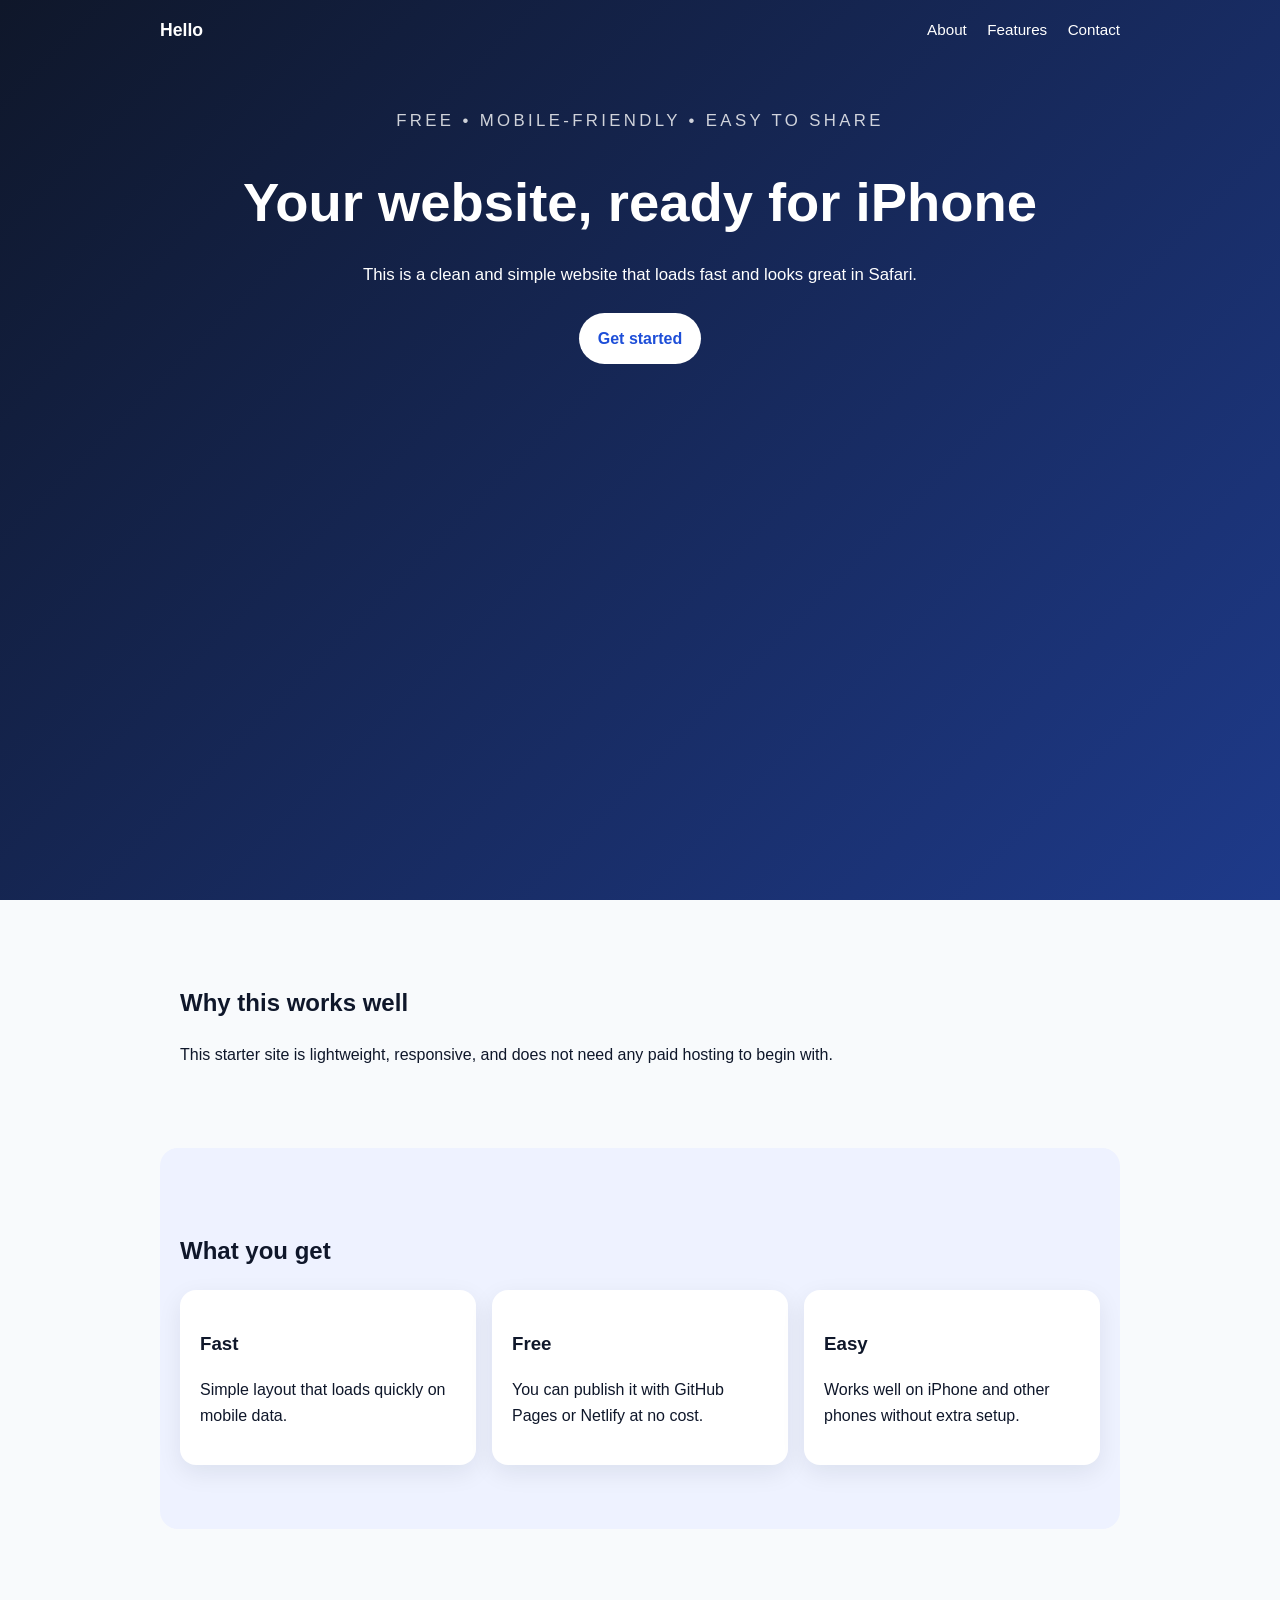
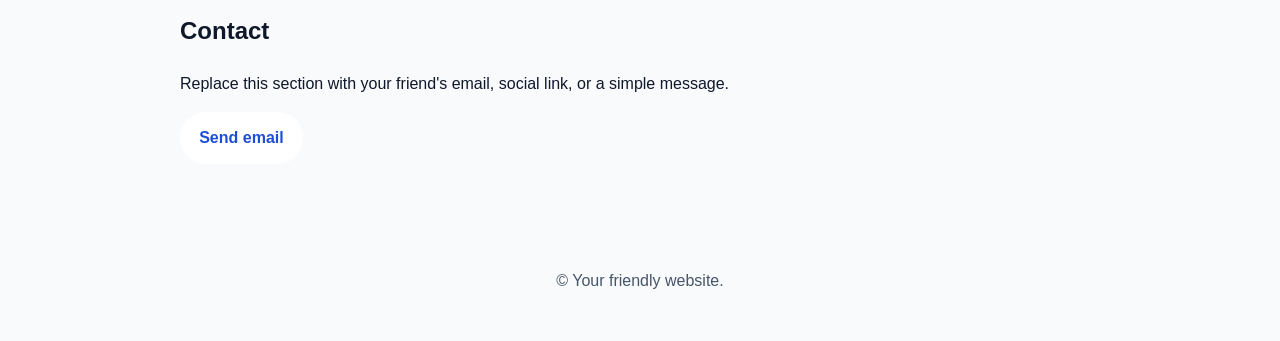
==== index.html @ 5435e844 "Add website files" ====
<!DOCTYPE html>
<html lang="en">
  <head>
    <meta charset="UTF-8" />
    <meta name="viewport" content="width=device-width, initial-scale=1.0" />
    <title>Free Mobile Website</title>
    <meta
      name="description"
      content="A simple, free, mobile-friendly website that works well on iPhone."
    />
    <link rel="stylesheet" href="styles.css" />
  </head>
  <body>
    <header class="hero">
      <nav class="top-nav">
        <a href="#home" class="brand">Hello</a>
        <div class="nav-links">
          <a href="#about">About</a>
          <a href="#features">Features</a>
          <a href="#contact">Contact</a>
        </div>
      </nav>

      <div class="hero-content" id="home">
        <p class="eyebrow">Free • Mobile-friendly • Easy to share</p>
        <h1>Your website, ready for iPhone</h1>
        <p>
          This is a clean and simple website that loads fast and looks great in
          Safari.
        </p>
        <a class="primary-btn" href="#contact">Get started</a>
      </div>
    </header>

    <main>
      <section id="about" class="section">
        <h2>Why this works well</h2>
        <p>
          This starter site is lightweight, responsive, and does not need any
          paid hosting to begin with.
        </p>
      </section>

      <section id="features" class="section alt">
        <h2>What you get</h2>
        <div class="cards">
          <article class="card">
            <h3>Fast</h3>
            <p>Simple layout that loads quickly on mobile data.</p>
          </article>
          <article class="card">
            <h3>Free</h3>
            <p>You can publish it with GitHub Pages or Netlify at no cost.</p>
          </article>
          <article class="card">
            <h3>Easy</h3>
            <p>Works well on iPhone and other phones without extra setup.</p>
          </article>
        </div>
      </section>

      <section id="contact" class="section">
        <h2>Contact</h2>
        <p>
          Replace this section with your friend's email, social link, or a simple
          message.
        </p>
        <a class="primary-btn" href="mailto:yourfriend@example.com">Send email</a>
      </section>
    </main>

    <footer>
      <p>© <span id="year"></span> Your friendly website.</p>
    </footer>

    <script src="script.js"></script>
  </body>
</html>
---- styles.css ----
:root {
  color-scheme: light;
  --bg: #0f172a;
  --card: #ffffff;
  --text: #0f172a;
  --muted: #475569;
  --accent: #2563eb;
  --accent-dark: #1d4ed8;
}

* {
  box-sizing: border-box;
}

body {
  margin: 0;
  font-family: Arial, Helvetica, sans-serif;
  color: var(--text);
  line-height: 1.6;
  background: #f8fafc;
}

.hero {
  background: linear-gradient(135deg, var(--bg), #1e3a8a);
  color: white;
  min-height: 100vh;
  padding: 1rem 1.25rem 3rem;
}

.top-nav {
  display: flex;
  justify-content: space-between;
  align-items: center;
  max-width: 960px;
  margin: 0 auto;
}

.brand {
  color: white;
  font-weight: 700;
  text-decoration: none;
  font-size: 1.1rem;
}

.nav-links a {
  color: white;
  text-decoration: none;
  margin-left: 1rem;
  font-size: 0.95rem;
}

.hero-content {
  max-width: 960px;
  margin: 4rem auto 0;
  text-align: center;
}

.eyebrow {
  text-transform: uppercase;
  letter-spacing: 0.2em;
  font-size: 0.8rem;
  opacity: 0.8;
}

.hero h1 {
  font-size: clamp(2rem, 5vw, 3.4rem);
  margin: 0.3rem 0 1rem;
}

.hero p {
  max-width: 700px;
  margin: 0 auto 1.5rem;
  font-size: 1.05rem;
}

.primary-btn {
  display: inline-block;
  background: white;
  color: var(--accent-dark);
  padding: 0.8rem 1.2rem;
  border-radius: 999px;
  text-decoration: none;
  font-weight: 700;
}

.section {
  max-width: 960px;
  margin: 0 auto;
  padding: 4rem 1.25rem;
}

.alt {
  background: #eef2ff;
  border-radius: 18px;
}

.cards {
  display: grid;
  gap: 1rem;
  grid-template-columns: repeat(3, minmax(0, 1fr));
}

.card {
  background: var(--card);
  border-radius: 16px;
  padding: 1.25rem;
  box-shadow: 0 8px 24px rgba(15, 23, 42, 0.08);
}

footer {
  text-align: center;
  padding: 1.5rem 1rem 2rem;
  color: var(--muted);
}

@media (max-width: 700px) {
  .nav-links {
    display: none;
  }

  .hero {
    min-height: auto;
  }

  .cards {
    grid-template-columns: 1fr;
  }

  .section {
    padding: 3rem 1rem;
  }
}
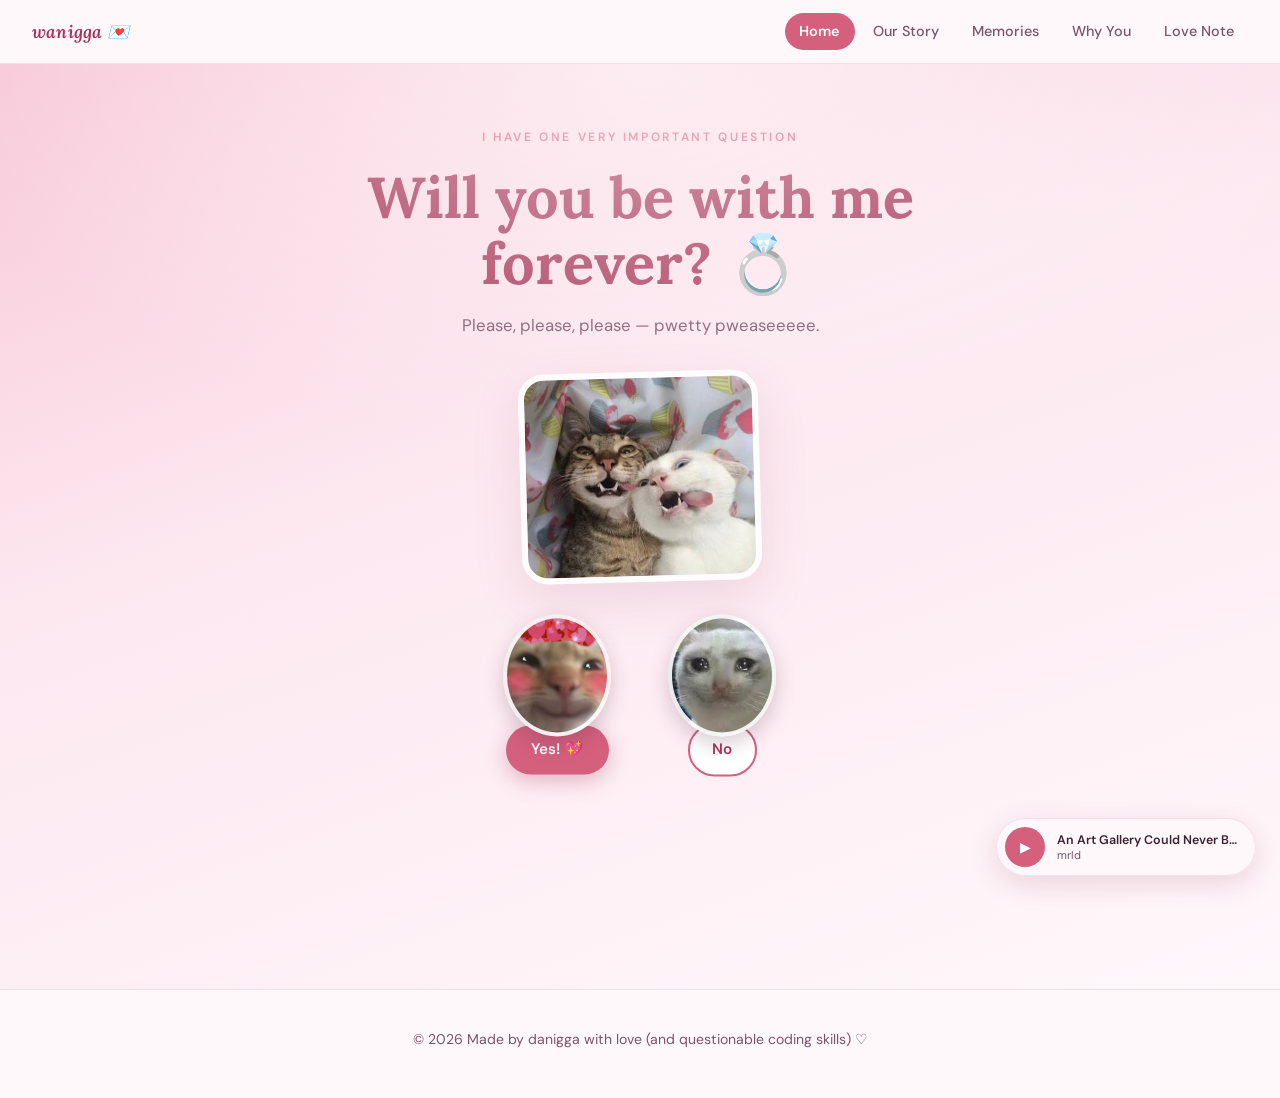
==== commit da010835: "Publish complete website" ====
--- a/index.html
+++ b/index.html
@@ -3,75 +3,63 @@
   <head>
     <meta charset="UTF-8" />
     <meta name="viewport" content="width=device-width, initial-scale=1.0" />
-    <title>Free Mobile Website</title>
-    <meta
-      name="description"
-      content="A simple, free, mobile-friendly website that works well on iPhone."
-    />
+    <title>For My Favorite Person 💌</title>
+    <meta name="description" content="A tiny corner of the internet made with a lot of love." />
     <link rel="stylesheet" href="styles.css" />
   </head>
   <body>
-    <header class="hero">
-      <nav class="top-nav">
-        <a href="#home" class="brand">Hello</a>
-        <div class="nav-links">
-          <a href="#about">About</a>
-          <a href="#features">Features</a>
-          <a href="#contact">Contact</a>
-        </div>
-      </nav>
 
-      <div class="hero-content" id="home">
-        <p class="eyebrow">Free • Mobile-friendly • Easy to share</p>
-        <h1>Your website, ready for iPhone</h1>
-        <p>
-          This is a clean and simple website that loads fast and looks great in
-          Safari.
-        </p>
-        <a class="primary-btn" href="#contact">Get started</a>
+    <nav class="site-nav">
+      <a href="index.html" class="brand">wanigga 💌</a>
+      <div class="nav-links">
+        <a href="index.html" class="active">Home</a>
+        <a href="story.html">Our Story</a>
+        <a href="memories.html">Memories</a>
+        <a href="reasons.html">Why You</a>
+        <a href="letter.html">Love Note</a>
       </div>
-    </header>
+    </nav>
 
-    <main>
-      <section id="about" class="section">
-        <h2>Why this works well</h2>
-        <p>
-          This starter site is lightweight, responsive, and does not need any
-          paid hosting to begin with.
-        </p>
-      </section>
+    <!-- HERO -->
+    <section class="hero">
+      <p class="hero-eyebrow">I have one very important question</p>
+      <h1>Will you be with me<br>forever? 💍</h1>
+      <p class="hero-sub">Please, please, please — pwetty pweaseeeee.</p>
 
-      <section id="features" class="section alt">
-        <h2>What you get</h2>
-        <div class="cards">
-          <article class="card">
-            <h3>Fast</h3>
-            <p>Simple layout that loads quickly on mobile data.</p>
-          </article>
-          <article class="card">
-            <h3>Free</h3>
-            <p>You can publish it with GitHub Pages or Netlify at no cost.</p>
-          </article>
-          <article class="card">
-            <h3>Easy</h3>
-            <p>Works well on iPhone and other phones without extra setup.</p>
-          </article>
-        </div>
-      </section>
+      <img
+        class="hero-photo"
+        src="assets/cat/WhatsApp Image 2026-07-02 at 11.59.57 PM.jpeg"
+        alt="Two cats cuddling"
+      />
 
-      <section id="contact" class="section">
-        <h2>Contact</h2>
-        <p>
-          Replace this section with your friend's email, social link, or a simple
-          message.
-        </p>
-        <a class="primary-btn" href="mailto:yourfriend@example.com">Send email</a>
-      </section>
-    </main>
+      <div class="proposal-wrap" id="proposal-actions">
+        <button class="yes-btn" id="yes-btn" type="button">Yes! 💖</button>
+        <button class="no-btn"  id="no-btn"  type="button">No</button>
+      </div>
+      <p class="proposal-result" id="proposal-result" aria-live="polite"></p>
+    </section>
 
     <footer>
-      <p>© <span id="year"></span> Your friendly website.</p>
+      <p>© <span id="year"></span> Made by danigga with love (and questionable coding skills) ♡</p>
     </footer>
+
+    <div class="celebration" id="celebration" aria-hidden="true"></div>
+
+    <!-- AUDIO -->
+    <audio id="bg-audio" loop>
+      <source src="assets/music/mrld - An Art Gallery Could Never Be As Unique As You (Official Audio).mp3" type="audio/mpeg" />
+    </audio>
+
+    <!-- MUSIC PLAYER -->
+    <div class="music-player" id="music-player">
+      <button class="music-btn" id="music-btn" aria-label="Play music">
+        <span class="music-icon" id="music-icon">▶</span>
+      </button>
+      <div class="music-label">
+        <span class="music-title">An Art Gallery Could Never Be As Unique As You</span>
+        <span class="music-artist">mrld</span>
+      </div>
+    </div>
 
     <script src="script.js"></script>
   </body>
--- a/styles.css
+++ b/styles.css
@@ -1,132 +1,907 @@
+@import url('https://fonts.googleapis.com/css2?family=Lora:ital,wght@0,400;0,600;0,700;1,400;1,600&family=DM+Sans:wght@400;500;600;700&display=swap');
+
 :root {
-  color-scheme: light;
-  --bg: #0f172a;
+  --bg: #fff8fb;
+  --bg-alt: #fdeef5;
   --card: #ffffff;
-  --text: #0f172a;
-  --muted: #475569;
-  --accent: #2563eb;
-  --accent-dark: #1d4ed8;
-}
-
-* {
-  box-sizing: border-box;
-}
+  --text: #3d2130;
+  --text-soft: #7a5367;
+  --accent: #d4607e;
+  --accent-light: #f0a0b8;
+  --accent-pale: #fce8f0;
+  --accent-dark: #a83358;
+  --border: rgba(185, 87, 123, 0.15);
+  --shadow: rgba(155, 75, 105, 0.14);
+  --nav-h: 64px;
+}
+
+*, *::before, *::after { box-sizing: border-box; }
+
+html { scroll-behavior: smooth; }
 
 body {
   margin: 0;
-  font-family: Arial, Helvetica, sans-serif;
+  font-family: 'DM Sans', 'Segoe UI', sans-serif;
   color: var(--text);
-  line-height: 1.6;
-  background: #f8fafc;
-}
+  background: var(--bg);
+  line-height: 1.65;
+}
+
+img { display: block; max-width: 100%; }
+
+/* ─── NAV ─────────────────────────────────────────────── */
+
+.site-nav {
+  position: sticky;
+  top: 0;
+  z-index: 100;
+  height: var(--nav-h);
+  display: flex;
+  align-items: center;
+  justify-content: space-between;
+  padding: 0 2rem;
+  background: rgba(255, 248, 251, 0.88);
+  backdrop-filter: blur(14px);
+  border-bottom: 1px solid var(--border);
+}
+
+.brand {
+  font-family: 'Lora', serif;
+  font-style: italic;
+  font-weight: 600;
+  font-size: 1.1rem;
+  color: var(--accent-dark);
+  text-decoration: none;
+  letter-spacing: 0.01em;
+}
+
+.nav-links {
+  display: flex;
+  align-items: center;
+  gap: 0.25rem;
+}
+
+.nav-links a {
+  padding: 0.4rem 0.9rem;
+  border-radius: 999px;
+  font-size: 0.9rem;
+  font-weight: 500;
+  color: var(--text-soft);
+  text-decoration: none;
+  transition: background 0.18s, color 0.18s;
+}
+
+.nav-links a:hover {
+  background: var(--accent-pale);
+  color: var(--accent-dark);
+}
+
+.nav-links a.active {
+  background: var(--accent);
+  color: white;
+  font-weight: 600;
+}
+
+/* ─── HERO (index only) ───────────────────────────────── */
 
 .hero {
-  background: linear-gradient(135deg, var(--bg), #1e3a8a);
+  min-height: calc(100vh - var(--nav-h));
+  display: flex;
+  flex-direction: column;
+  align-items: center;
+  justify-content: center;
+  text-align: center;
+  padding: 4rem 1.5rem 5rem;
+  background: linear-gradient(160deg, #f8c8d8 0%, #fde8f0 40%, #fff8fb 100%);
+  position: relative;
+  overflow: hidden;
+}
+
+.hero::before {
+  content: '';
+  position: absolute;
+  inset: 0;
+  background: radial-gradient(ellipse 80% 60% at 50% 0%, rgba(255,255,255,0.55) 0%, transparent 70%);
+  pointer-events: none;
+}
+
+.hero-eyebrow {
+  font-size: 0.75rem;
+  font-weight: 600;
+  letter-spacing: 0.22em;
+  text-transform: uppercase;
+  color: var(--accent);
+  margin: 0 0 1rem;
+}
+
+.hero h1 {
+  font-family: 'Lora', serif;
+  font-size: clamp(2.2rem, 6vw, 3.6rem);
+  font-weight: 700;
+  line-height: 1.15;
+  color: var(--accent-dark);
+  margin: 0 0 1rem;
+}
+
+.hero-sub {
+  font-size: 1.05rem;
+  color: var(--text-soft);
+  max-width: 460px;
+  margin: 0 auto 2rem;
+}
+
+.hero-photo {
+  width: min(240px, 65vw);
+  height: 210px;
+  border-radius: 26px;
+  object-fit: cover;
+  border: 6px solid rgba(255,255,255,0.85);
+  box-shadow: 0 18px 50px var(--shadow);
+  transform: rotate(-1.5deg);
+  margin: 0 auto 2.5rem;
+}
+
+/* ─── PROPOSAL BUTTONS ────────────────────────────────── */
+
+.proposal-wrap {
+  position: relative;
+  width: min(100%, 480px);
+  height: 220px;
+  margin: 0 auto;
+}
+
+.proposal-wrap button {
+  position: absolute;
+  top: 58%;
+  transform: translateY(-50%);
+}
+
+.proposal-wrap button::before {
+  position: absolute;
+  left: 50%;
+  bottom: 76%;
+  width: 108px;
+  height: 122px;
+  border: 4px solid rgba(255,255,255,0.9);
+  border-radius: 50%;
+  background-position: center;
+  background-size: cover;
+  box-shadow: 0 8px 20px rgba(82,38,57,0.22);
+  content: '';
+  pointer-events: none;
+  transform: translateX(-50%);
+}
+
+.yes-btn::before { background-image: url('assets/cat/WhatsApp Image 2026-07-02 at 11.59.57 PM (1).jpeg'); }
+.no-btn::before  { background-image: url('assets/cat/WhatsApp Image 2026-07-02 at 11.59.57 PM (2).jpeg'); }
+
+.yes-btn {
+  left: 22%;
+  z-index: 2;
+}
+
+.no-btn {
+  left: 60%;
+  padding: 0.75rem 1.4rem;
+  border: 2px solid var(--accent);
+  border-radius: 999px;
+  background: white;
+  color: var(--accent-dark);
+  font: inherit;
+  font-size: 0.95rem;
+  font-weight: 600;
+  cursor: pointer;
+  touch-action: none;
+  transition: left 0.12s ease, top 0.12s ease;
+}
+
+.proposal-result {
+  min-height: 2.5rem;
+  font-size: 1.2rem;
+  font-weight: 700;
+  color: var(--accent-dark);
+  margin-top: 0.5rem;
+}
+
+/* ─── PRIMARY BUTTON ──────────────────────────────────── */
+
+.btn {
+  display: inline-flex;
+  align-items: center;
+  gap: 0.4rem;
+  padding: 0.75rem 1.6rem;
+  border-radius: 999px;
+  font: inherit;
+  font-size: 0.95rem;
+  font-weight: 600;
+  cursor: pointer;
+  border: 0;
+  text-decoration: none;
+  transition: transform 0.18s ease, box-shadow 0.18s ease;
+}
+
+.btn-primary {
+  background: var(--accent);
   color: white;
-  min-height: 100vh;
-  padding: 1rem 1.25rem 3rem;
-}
-
-.top-nav {
-  display: flex;
-  justify-content: space-between;
+  box-shadow: 0 6px 22px rgba(164, 51, 88, 0.32);
+}
+
+.btn-primary:hover, .btn-primary:focus-visible {
+  transform: translateY(-2px);
+  box-shadow: 0 10px 28px rgba(164, 51, 88, 0.38);
+}
+
+.btn-ghost {
+  background: white;
+  color: var(--accent-dark);
+  border: 2px solid var(--border);
+}
+
+.btn-ghost:hover {
+  background: var(--accent-pale);
+  border-color: var(--accent-light);
+}
+
+/* yes btn is btn-primary style */
+.yes-btn {
+  display: inline-flex;
   align-items: center;
-  max-width: 960px;
-  margin: 0 auto;
-}
-
-.brand {
+  padding: 0.75rem 1.6rem;
+  border-radius: 999px;
+  font: inherit;
+  font-size: 0.95rem;
+  font-weight: 600;
+  cursor: pointer;
+  border: 0;
+  background: var(--accent);
   color: white;
+  box-shadow: 0 6px 22px rgba(164, 51, 88, 0.32);
+  transition: transform 0.18s ease, box-shadow 0.18s ease;
+}
+
+.yes-btn:hover, .yes-btn:focus-visible {
+  transform: translateY(-50%) scale(1.07);
+  box-shadow: 0 10px 28px rgba(164, 51, 88, 0.38);
+}
+
+/* ─── PAGE SHELL ──────────────────────────────────────── */
+
+.page-main {
+  min-height: calc(100vh - var(--nav-h) - 72px);
+  padding: 4rem 1.5rem 6rem;
+}
+
+.page-intro {
+  max-width: 640px;
+  margin: 0 auto 3.5rem;
+  text-align: center;
+}
+
+.page-intro h1 {
+  font-family: 'Lora', serif;
+  font-size: clamp(2rem, 5.5vw, 3.2rem);
   font-weight: 700;
-  text-decoration: none;
-  font-size: 1.1rem;
-}
-
-.nav-links a {
-  color: white;
-  text-decoration: none;
-  margin-left: 1rem;
-  font-size: 0.95rem;
-}
-
-.hero-content {
-  max-width: 960px;
-  margin: 4rem auto 0;
-  text-align: center;
-}
-
-.eyebrow {
+  color: var(--accent-dark);
+  margin: 0.25rem 0 0.75rem;
+  line-height: 1.18;
+}
+
+.page-intro p {
+  color: var(--text-soft);
+  font-size: 1.05rem;
+  margin: 0;
+}
+
+.kicker {
+  font-size: 0.72rem;
+  font-weight: 700;
+  letter-spacing: 0.2em;
   text-transform: uppercase;
-  letter-spacing: 0.2em;
-  font-size: 0.8rem;
-  opacity: 0.8;
-}
-
-.hero h1 {
-  font-size: clamp(2rem, 5vw, 3.4rem);
-  margin: 0.3rem 0 1rem;
-}
-
-.hero p {
-  max-width: 700px;
-  margin: 0 auto 1.5rem;
-  font-size: 1.05rem;
-}
-
-.primary-btn {
-  display: inline-block;
-  background: white;
-  color: var(--accent-dark);
-  padding: 0.8rem 1.2rem;
-  border-radius: 999px;
-  text-decoration: none;
-  font-weight: 700;
-}
+  color: var(--accent);
+  margin: 0 0 0.5rem;
+}
+
+/* ─── SECTION ─────────────────────────────────────────── */
 
 .section {
   max-width: 960px;
   margin: 0 auto;
-  padding: 4rem 1.25rem;
-}
-
-.alt {
-  background: #eef2ff;
-  border-radius: 18px;
-}
+  padding: 4rem 1.5rem;
+}
+
+.section h2 {
+  font-family: 'Lora', serif;
+  color: var(--accent-dark);
+  font-size: clamp(1.5rem, 4vw, 2.2rem);
+  margin: 0.25rem 0 1.25rem;
+}
+
+.section-alt {
+  background: var(--bg-alt);
+  border-radius: 28px;
+  margin: 0 auto;
+}
+
+/* ─── PAPER CARD (letter / story note) ───────────────── */
+
+.paper-card {
+  position: relative;
+  max-width: 720px;
+  margin: 0 auto 3.5rem;
+  padding: clamp(2rem, 6vw, 3.5rem);
+  background: #fffdf8;
+  border: 1px solid rgba(185, 87, 123, 0.13);
+  border-radius: 6px 22px 10px 18px;
+  box-shadow: 0 20px 60px var(--shadow);
+}
+
+.paper-card::after {
+  content: '♡';
+  position: absolute;
+  right: 22px;
+  bottom: 14px;
+  font-size: 2.6rem;
+  color: var(--accent-light);
+  pointer-events: none;
+}
+
+.paper-tape {
+  position: absolute;
+  top: -13px;
+  left: 50%;
+  width: 100px;
+  height: 25px;
+  background: rgba(244, 184, 205, 0.65);
+  transform: translateX(-50%) rotate(1deg);
+  border-radius: 2px;
+}
+
+.love-letter {
+  font-family: 'Lora', serif;
+  font-size: 1.06rem;
+  line-height: 1.9;
+  color: var(--text);
+}
+
+.love-letter p { margin: 0 0 1.2rem; }
+
+.letter-signoff {
+  color: var(--accent-dark);
+  font-style: italic;
+  font-weight: 600;
+  margin-top: 1.5rem;
+}
+
+.surprise-message {
+  min-height: 2rem;
+  margin-top: 1.25rem;
+  color: var(--accent-dark);
+  font-size: 1.05rem;
+  font-weight: 600;
+  font-style: italic;
+}
+
+/* ─── CARDS (story / why I adore you) ────────────────── */
 
 .cards {
   display: grid;
   gap: 1rem;
-  grid-template-columns: repeat(3, minmax(0, 1fr));
+  grid-template-columns: repeat(3, 1fr);
 }
 
 .card {
   background: var(--card);
+  border-radius: 18px;
+  padding: 1.5rem 1.25rem;
+  border: 1px solid var(--border);
+  box-shadow: 0 10px 28px var(--shadow);
+  transition: transform 0.22s ease, box-shadow 0.22s ease;
+}
+
+.card:hover {
+  transform: translateY(-4px);
+  box-shadow: 0 18px 40px rgba(155,75,105,0.2);
+}
+
+.card-icon {
+  font-size: 1.9rem;
+  margin-bottom: 0.6rem;
+}
+
+.card h3 {
+  font-family: 'Lora', serif;
+  font-size: 1.1rem;
+  color: var(--accent-dark);
+  margin: 0 0 0.5rem;
+}
+
+.card p {
+  font-size: 0.95rem;
+  color: var(--text-soft);
+  margin: 0;
+}
+
+/* ─── TIMELINE (story page) ──────────────────────────── */
+
+.timeline {
+  max-width: 680px;
+  margin: 0 auto 4rem;
+  padding: 0 1.5rem;
+  position: relative;
+}
+
+.timeline::before {
+  content: '';
+  position: absolute;
+  left: calc(1.5rem + 20px);
+  top: 0;
+  bottom: 0;
+  width: 2px;
+  background: linear-gradient(to bottom, var(--accent-light), var(--accent-pale));
+}
+
+.timeline-item {
+  display: flex;
+  gap: 1.25rem;
+  margin-bottom: 2.5rem;
+  position: relative;
+}
+
+.timeline-dot {
+  flex-shrink: 0;
+  width: 42px;
+  height: 42px;
+  border-radius: 50%;
+  background: white;
+  border: 3px solid var(--accent-light);
+  display: grid;
+  place-content: center;
+  font-size: 1.2rem;
+  box-shadow: 0 4px 14px var(--shadow);
+  position: relative;
+  z-index: 1;
+}
+
+.timeline-body {
+  background: white;
+  border: 1px solid var(--border);
   border-radius: 16px;
-  padding: 1.25rem;
-  box-shadow: 0 8px 24px rgba(15, 23, 42, 0.08);
-}
+  padding: 1.1rem 1.4rem;
+  box-shadow: 0 6px 22px var(--shadow);
+  flex: 1;
+}
+
+.timeline-body h3 {
+  font-family: 'Lora', serif;
+  font-size: 1rem;
+  color: var(--accent-dark);
+  margin: 0 0 0.35rem;
+}
+
+.timeline-body p {
+  font-size: 0.93rem;
+  color: var(--text-soft);
+  margin: 0;
+}
+
+/* ─── MEMORIES / GALLERY ──────────────────────────────── */
+
+.memories-section {
+  max-width: 1140px;
+  margin: 0 auto;
+}
+
+.video-memory-card {
+  width: min(100%, 680px);
+  margin: 0 auto 2.5rem;
+  padding: 10px 10px 1rem;
+  border: 1px solid var(--border);
+  border-radius: 26px;
+  background: white;
+  box-shadow: 0 20px 56px var(--shadow);
+  transform: rotate(-0.4deg);
+}
+
+.video-shell {
+  overflow: hidden;
+  border-radius: 18px;
+  background: var(--text);
+}
+
+.video-shell video {
+  display: block;
+  width: 100%;
+  max-height: 68vh;
+  object-fit: contain;
+}
+
+.video-memory-card figcaption {
+  padding: 0.9rem 0.5rem 0;
+  color: var(--accent-dark);
+  font-weight: 600;
+  font-size: 0.92rem;
+  text-align: center;
+}
+
+.photo-gallery {
+  columns: 3 260px;
+  column-gap: 1.1rem;
+}
+
+.memory-card {
+  position: relative;
+  display: inline-block;
+  width: 100%;
+  margin: 0 0 1.1rem;
+  padding: 9px 9px 0.9rem;
+  break-inside: avoid;
+  border: 1px solid var(--border);
+  border-radius: 20px;
+  background: white;
+  box-shadow: 0 14px 38px var(--shadow);
+  transform: rotate(-0.5deg);
+  transition: transform 0.24s ease, box-shadow 0.24s ease;
+}
+
+.memory-card:nth-child(3n)  { transform: rotate(0.7deg); }
+.memory-card:nth-child(5n)  { transform: rotate(-1deg); }
+
+.memory-card:hover {
+  z-index: 2;
+  transform: rotate(0) translateY(-5px);
+  box-shadow: 0 22px 52px rgba(155,75,105,0.24);
+}
+
+.memory-card::after {
+  content: '';
+  position: absolute;
+  top: -8px;
+  left: 50%;
+  width: 60px;
+  height: 18px;
+  background: rgba(247, 186, 208, 0.65);
+  border-radius: 2px;
+  transform: translateX(-50%) rotate(-1.5deg);
+}
+
+.memory-card img {
+  display: block;
+  width: 100%;
+  max-height: 500px;
+  border-radius: 14px;
+  object-fit: cover;
+}
+
+.memory-card figcaption {
+  padding: 0.75rem 0.3rem 0;
+  color: var(--accent-dark);
+  font-size: 0.86rem;
+  font-weight: 600;
+  line-height: 1.4;
+  text-align: center;
+}
+
+/* ─── CELEBRATION OVERLAY ─────────────────────────────── */
+
+.celebration {
+  position: fixed;
+  inset: 0;
+  z-index: 200;
+  overflow: hidden;
+  pointer-events: none;
+  background: linear-gradient(135deg, #fce7f3, #fff1f2 50%, #fdf2f8);
+  opacity: 0;
+  visibility: hidden;
+}
+
+.celebration.active {
+  visibility: visible;
+  animation: celebration-reveal 1.2s ease forwards;
+}
+
+.real-flower {
+  position: absolute;
+  top: -45vh;
+  left: var(--left);
+  width: var(--size);
+  height: auto;
+  opacity: var(--opacity);
+  transform-origin: center;
+  animation: real-flower-fall var(--duration) linear var(--delay) infinite;
+  filter: saturate(1.08) brightness(1.04) drop-shadow(0 8px 8px rgba(74,16,42,0.2));
+  will-change: transform;
+}
+
+.real-flower.lily { z-index: 2; }
+.real-flower.babys-breath { z-index: 1; }
+
+.celebration-ring {
+  position: absolute;
+  z-index: 5;
+  top: 50%;
+  left: 50%;
+  width: min(76vw, 460px);
+  aspect-ratio: 1;
+  object-fit: cover;
+  border: 3px solid rgba(255,255,255,0.95);
+  border-radius: 34px;
+  padding: 10px;
+  background: rgba(255,255,255,0.3);
+  box-shadow: 0 28px 80px rgba(74,16,42,0.38), inset 0 0 28px rgba(255,255,255,0.7), 0 0 0 9px rgba(255,255,255,0.18);
+  transform: translate(-50%, -50%) scale(0);
+  animation: ring-pop 1.2s cubic-bezier(0.2, 0.9, 0.3, 1.3) forwards,
+    ring-glow 1.5s ease-in-out 1.2s infinite alternate;
+}
+
+@keyframes celebration-reveal { to { opacity: 1; } }
+
+.celebration-content {
+  position: absolute;
+  z-index: 10;
+  bottom: 9vh;
+  left: 50%;
+  transform: translateX(-50%);
+  text-align: center;
+  display: flex;
+  flex-direction: column;
+  align-items: center;
+  gap: 1.25rem;
+  opacity: 0;
+  animation: fade-up-in 0.8s ease 2.2s forwards;
+  pointer-events: auto;
+  width: min(90vw, 520px);
+}
+
+.celebration-note {
+  margin: 0;
+  font-family: 'Lora', serif;
+  font-style: italic;
+  font-size: clamp(1rem, 3vw, 1.2rem);
+  line-height: 1.75;
+  color: var(--accent-dark);
+  background: rgba(255, 255, 255, 0.72);
+  backdrop-filter: blur(10px);
+  padding: 1.1rem 1.6rem;
+  border-radius: 18px;
+  border: 1px solid rgba(185, 87, 123, 0.18);
+  box-shadow: 0 8px 28px rgba(155, 75, 105, 0.16);
+}
+
+.celebration-btn {
+  display: inline-flex;
+  align-items: center;
+  gap: 0.4rem;
+  padding: 0.8rem 2rem;
+  border-radius: 999px;
+  background: var(--accent);
+  color: white;
+  font-family: 'DM Sans', sans-serif;
+  font-size: 0.95rem;
+  font-weight: 600;
+  text-decoration: none;
+  box-shadow: 0 8px 24px rgba(164, 51, 88, 0.38);
+  transition: transform 0.18s ease, box-shadow 0.18s ease;
+}
+
+.celebration-btn:hover {
+  transform: translateY(-2px);
+  box-shadow: 0 12px 32px rgba(164, 51, 88, 0.46);
+}
+
+@keyframes fade-up-in {
+  from { opacity: 0; transform: translateX(-50%) translateY(18px); }
+  to   { opacity: 1; transform: translateX(-50%) translateY(0); }
+}
+
+@keyframes real-flower-fall {
+  0%   { transform: translate3d(0, -10vh, 0) rotate(var(--start-rotation)) scale(0.85); }
+  45%  { transform: translate3d(var(--mid-drift), 65vh, 0) rotate(180deg) scale(1); }
+  100% { transform: translate3d(var(--drift), 165vh, 0) rotate(var(--end-rotation)) scale(0.92); }
+}
+
+@keyframes ring-pop {
+  0%   { transform: translate(-50%, -50%) scale(0) rotate(-18deg); opacity: 0; }
+  70%  { transform: translate(-50%, -50%) scale(1.1) rotate(4deg); opacity: 1; }
+  100% { transform: translate(-50%, -50%) scale(1) rotate(0deg); }
+}
+
+@keyframes ring-glow {
+  from { box-shadow: 0 28px 80px rgba(74,16,42,0.38), 0 0 20px white, inset 0 0 28px rgba(255,255,255,0.7); }
+  to   { box-shadow: 0 28px 90px rgba(74,16,42,0.5),  0 0 60px rgba(255,215,160,0.9), inset 0 0 38px white; }
+}
+
+/* ─── FOOTER ──────────────────────────────────────────── */
 
 footer {
   text-align: center;
   padding: 1.5rem 1rem 2rem;
-  color: var(--muted);
-}
-
-@media (max-width: 700px) {
+  color: var(--text-soft);
+  font-size: 0.88rem;
+  border-top: 1px solid var(--border);
+}
+
+/* ─── RESPONSIVE ──────────────────────────────────────── */
+
+@media (max-width: 720px) {
+  .site-nav { padding: 0 1rem; }
+
   .nav-links {
-    display: none;
+    gap: 0;
+    overflow-x: auto;
+    scrollbar-width: none;
   }
-
-  .hero {
-    min-height: auto;
-  }
-
-  .cards {
-    grid-template-columns: 1fr;
-  }
-
-  .section {
-    padding: 3rem 1rem;
-  }
-}
+  .nav-links::-webkit-scrollbar { display: none; }
+  .nav-links a { flex-shrink: 0; padding: 0.35rem 0.65rem; font-size: 0.82rem; }
+
+  .cards { grid-template-columns: 1fr; }
+
+  .photo-gallery { columns: 2 140px; column-gap: 0.75rem; }
+
+  .proposal-wrap { height: 250px; }
+
+  .timeline::before { left: calc(1rem + 20px); }
+  .timeline { padding: 0 1rem; }
+
+  .page-main { padding: 2.5rem 1rem 4rem; }
+}
+
+/* ─── CINCIN MODAL ────────────────────────────────────── */
+
+.cincin-backdrop {
+  position: fixed;
+  inset: 0;
+  z-index: 300;
+  background: rgba(83, 45, 63, 0.45);
+  backdrop-filter: blur(6px);
+  display: flex;
+  align-items: center;
+  justify-content: center;
+  padding: 1.5rem;
+  opacity: 0;
+  visibility: hidden;
+  transition: opacity 0.28s ease, visibility 0.28s ease;
+}
+
+.cincin-backdrop.open {
+  opacity: 1;
+  visibility: visible;
+}
+
+.cincin-modal {
+  position: relative;
+  background: #fffdf8;
+  border-radius: 24px;
+  padding: 1.5rem 1.5rem 2rem;
+  max-width: 420px;
+  width: 100%;
+  box-shadow: 0 28px 70px rgba(83, 45, 63, 0.35);
+  text-align: center;
+  transform: scale(0.88) translateY(20px);
+  transition: transform 0.32s cubic-bezier(0.2, 0.9, 0.3, 1.2);
+}
+
+.cincin-backdrop.open .cincin-modal {
+  transform: scale(1) translateY(0);
+}
+
+.cincin-close {
+  position: absolute;
+  top: 0.85rem;
+  right: 1rem;
+  background: none;
+  border: none;
+  font-size: 1.5rem;
+  line-height: 1;
+  color: var(--text-soft);
+  cursor: pointer;
+  padding: 0.2rem 0.4rem;
+  border-radius: 6px;
+  transition: color 0.15s;
+}
+
+.cincin-close:hover { color: var(--accent-dark); }
+
+.cincin-img {
+  width: 100%;
+  border-radius: 16px;
+  object-fit: cover;
+  max-height: 380px;
+  border: 5px solid rgba(255, 255, 255, 0.9);
+  box-shadow: 0 10px 32px var(--shadow);
+}
+
+.cincin-note {
+  margin: 1.1rem 0 0;
+  font-family: 'Lora', serif;
+  font-style: italic;
+  font-size: 1.08rem;
+  color: var(--accent-dark);
+  line-height: 1.6;
+}
+
+/* ─── MUSIC PLAYER ────────────────────────────────────── */
+
+.music-player {
+  position: fixed;
+  bottom: 1.5rem;
+  right: 1.5rem;
+  z-index: 150;
+  display: flex;
+  align-items: center;
+  gap: 0.75rem;
+  background: rgba(255, 248, 251, 0.92);
+  backdrop-filter: blur(14px);
+  border: 1px solid var(--border);
+  border-radius: 999px;
+  padding: 0.5rem 1.1rem 0.5rem 0.5rem;
+  box-shadow: 0 8px 28px rgba(155, 75, 105, 0.2);
+  transition: box-shadow 0.2s ease;
+}
+
+.music-player:hover {
+  box-shadow: 0 12px 36px rgba(155, 75, 105, 0.28);
+}
+
+.music-btn {
+  width: 40px;
+  height: 40px;
+  border-radius: 50%;
+  border: none;
+  background: var(--accent);
+  color: white;
+  font-size: 0.9rem;
+  cursor: pointer;
+  display: grid;
+  place-content: center;
+  flex-shrink: 0;
+  transition: transform 0.18s ease, background 0.18s ease;
+}
+
+.music-btn:hover {
+  transform: scale(1.1);
+  background: var(--accent-dark);
+}
+
+.music-label {
+  display: flex;
+  flex-direction: column;
+  line-height: 1.3;
+  max-width: 180px;
+}
+
+.music-title {
+  font-size: 0.78rem;
+  font-weight: 600;
+  color: var(--text);
+  white-space: nowrap;
+  overflow: hidden;
+  text-overflow: ellipsis;
+}
+
+.music-artist {
+  font-size: 0.7rem;
+  color: var(--text-soft);
+}
+
+/* playing pulse ring */
+.music-btn.playing::after {
+  content: '';
+  position: absolute;
+  inset: -4px;
+  border-radius: 50%;
+  border: 2px solid var(--accent-light);
+  animation: pulse-ring 1.4s ease-out infinite;
+  pointer-events: none;
+}
+
+.music-btn { position: relative; }
+
+@keyframes pulse-ring {
+  0%   { transform: scale(1);   opacity: 0.8; }
+  100% { transform: scale(1.6); opacity: 0; }
+}
+
+@media (max-width: 480px) {
+  .music-label { display: none; }
+  .music-player { padding: 0.5rem; }
+}
